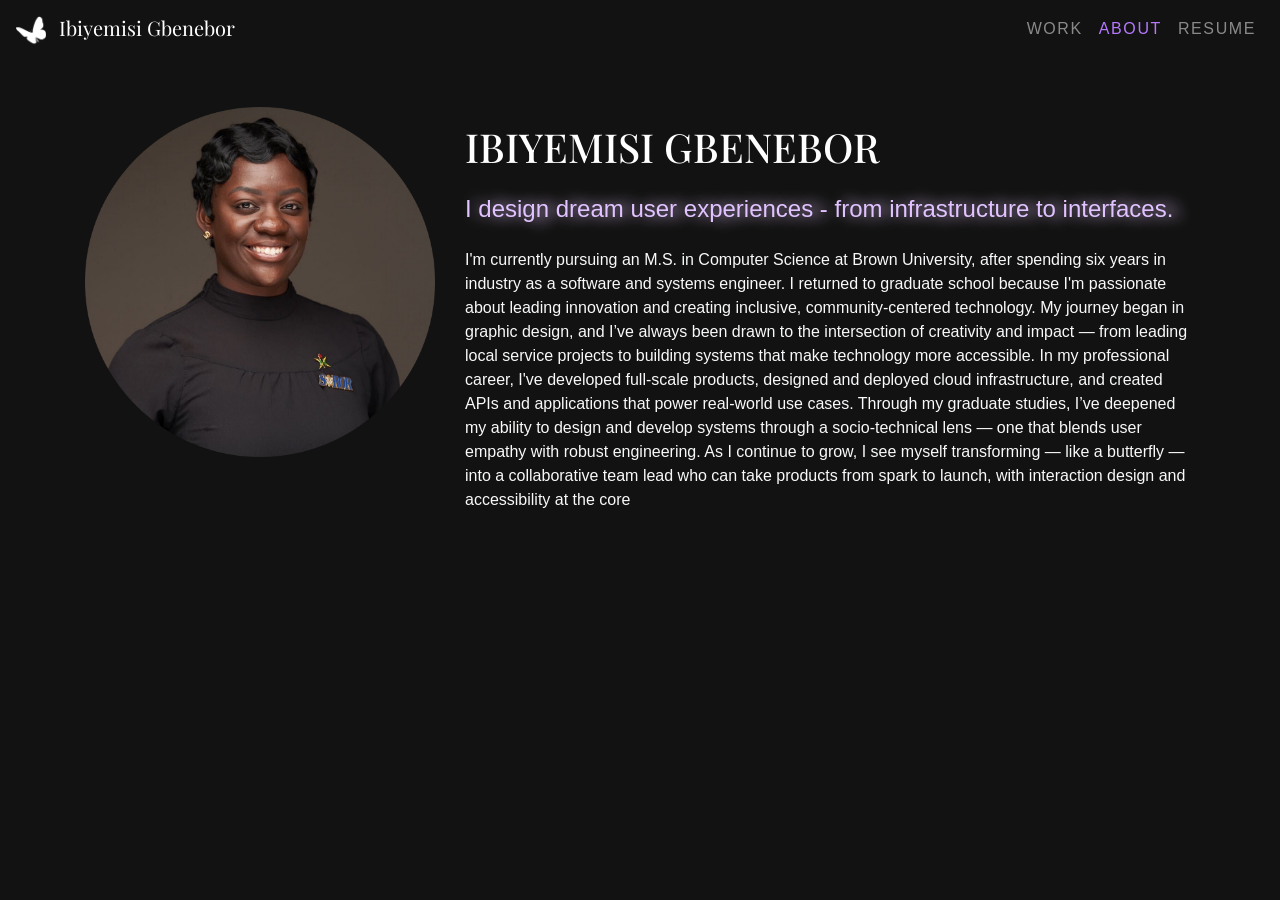
==== about-me.html @ 6509476b "v1" ====
<!DOCTYPE html>
<html lang="en">
  <head>
    <!-- Required meta tags -->
    <meta charset="utf-8" />
    <meta
      name="viewport"
      content="width=device-width, initial-scale=1, shrink-to-fit=no"
    />

    <!-- Bootstrap CSS -->
    <link
      rel="stylesheet"
      href="https://cdn.jsdelivr.net/npm/bootstrap@4.3.1/dist/css/bootstrap.min.css"
      integrity="sha384-ggOyR0iXCbMQv3Xipma34MD+dH/1fQ784/j6cY/iJTQUOhcWr7x9JvoRxT2MZw1T"
      crossorigin="anonymous"
    />
    <link
      rel="stylesheet"
      href="https://cdn.jsdelivr.net/npm/bootstrap-icons@1.11.3/font/bootstrap-icons.min.css"
    />

    <!-- Custom CSS-->
    <link rel="stylesheet" href="./css/home.css" />
    <title>Ibiyemisi Gbenebor</title>
  </head>

  <body class="dark-content">

        <!-- Navbar START -->
        <nav class="navbar navbar-expand-lg navbar-dark" style="background-color: #121212;">
          <a class="navbar-brand font-playfair" href="./index.html">
            <img src="./images/personal-logos/butterfly-logo-white.png" width="30" height="30" class="d-inline-block align-center mr-2" alt="Butterlfy Logo.">
            Ibiyemisi Gbenebor
          </a>
          
          <button class="navbar-toggler" type="button" data-toggle="collapse" data-target="#navbarText" aria-controls="navbarText" aria-expanded="false" aria-label="Toggle navigation">
            <span class="navbar-toggler-icon"></span>
          </button>
          
          <div class="collapse navbar-collapse align-items-end font-open-sans-light" id="navbarText">
            <ul class="navbar-nav ml-auto">
              <li class="nav-item">
                <a class="nav-link" href="index.html#projects">WORK</a>
              </li>
              <li class="nav-item active">
                <a class="nav-link" href="about-me.html">ABOUT</a>
              </li>
                <li class="nav-item">
                  <a class="nav-link" href="./docs/resume.pdf" target="_blank">RESUME</a>
                </li>
            </ul>
          </div>
        </nav>
        <!-- Navbar END -->
  
    <!-- About Me Start -->
    <div class="container dark-content pt-5 pb-3"> 
        <div class="row d-flex">
          <div class="col-md-4 text-center">
            <img src="./images/personal-logos/headshot.png" class="img-fluid rounded" alt="Headshot">
          </div>
          <div class="col-md-8 text-md-start">
            <h1 class="my-3" style="color: white">IBIYEMISI GBENEBOR</h1>
            <h4 class="my-4 text-glow">I design dream user experiences - from infrastructure to interfaces.</h4>
            <p class="text-light font-open-sans">I'm currently pursuing an M.S. in Computer Science at Brown University, after spending six years in industry as a software and systems engineer. I returned to graduate school because I'm passionate about leading innovation and creating inclusive, community-centered technology. My journey began in graphic design, and I’ve always been drawn to the intersection of creativity and impact — from leading local service projects to building systems that make technology more accessible. In my professional career, I've developed full-scale products, designed and deployed cloud infrastructure, and created APIs and applications that power real-world use cases. Through my graduate studies, I’ve deepened my ability to design and develop systems through a socio-technical lens — one that blends user empathy with robust engineering. As I continue to grow, I see myself transforming — like a butterfly — into a collaborative team lead who can take products from spark to launch, with interaction design and accessibility at the core
            </p>
          </div>
        </div>
    <div>
    <!-- Optional JavaScript -->
    <!-- jQuery first, then Popper.js, then Bootstrap JS -->
    <script
      src="https://code.jquery.com/jquery-3.3.1.slim.min.js"
      integrity="sha384-q8i/X+965DzO0rT7abK41JStQIAqVgRVzpbzo5smXKp4YfRvH+8abtTE1Pi6jizo"
      crossorigin="anonymous"
    ></script>
    <script
      src="https://cdn.jsdelivr.net/npm/popper.js@1.14.7/dist/umd/popper.min.js"
      integrity="sha384-UO2eT0CpHqdSJQ6hJty5KVphtPhzWj9WO1clHTMGa3JDZwrnQq4sF86dIHNDz0W1"
      crossorigin="anonymous"
    ></script>
    <script
      src="https://cdn.jsdelivr.net/npm/bootstrap@4.3.1/dist/js/bootstrap.min.js"
      integrity="sha384-JjSmVgyd0p3pXB1rRibZUAYoIIy6OrQ6VrjIEaFf/nJGzIxFDsf4x0xIM+B07jRM"
      crossorigin="anonymous"
    ></script>
  </body>
</html>
---- css/home.css ----
@import url('https://fonts.googleapis.com/css2?family=Playfair+Display:wght@400;700&family=Lato:wght@400;700&display=swap');

.font-playfair {
  font-family: 'Playfair Display', serif;
}

.font-lato {
  font-family: 'Lato', sans-serif;
}

.font-open-sans {
    font-family: 'Open Sans', sans-serif;
  }

p,ul {
font-family: 'Open Sans', sans-serif;
}

h1,h2,h3,h4 {
    font-family: 'Playfair Display', serif;
}

.font-open-sans-light {
  /* font-family: 'Playfair Display', serif; */
  font-family: 'Open Sans', sans-serif;
  font-weight: 300; /* Light weight */
  letter-spacing: 0.1em;
}

.jumbotron-custom {
  background-image: url('../images/personal-logos/butterfly-background.png'); 
  background-size: cover;
  background-position: center;
  background-repeat: no-repeat;
  background-color: #121212;
  padding: 4rem 2rem;

  min-height: 450px;
  height: 100%;
  flex: 1 0 auto;           /* Prevents collapsing */
  display: flex;
  align-items: center;
  justify-content: center;
}
.text-glow {
  text-shadow: 10px 0px 15px #e1c3ff;
  color: #e1c3ff;
  font-family: 'Open Sans', sans-serif;
  font-weight: 300;
}

/* If you’re marking the <a> itself as active: */
.navbar-nav .nav-link.active {
  color: #b479fc !important;
}

/* Or, if you’re marking the <li> as active: */
.navbar-nav .nav-item.active .nav-link {
  color: #b479fc !important;
}

.dark-content {
  background-color: #121212;

}

.cards-wrapper {
  display: flex;
  justify-content: center;
}
.card img {
  max-width: 100%;
  max-height: 100%;
}
.card {
  margin: 0 0.5em;
  box-shadow: 2px 6px 8px 0 rgba(22, 22, 26, 0.18);
  border: none;
  border-radius: 0;
  background-color: #282828;
  color: white;
  border-radius: 0.5rem;
}
.carousel-inner {
  padding: 3rem;
}
.carousel-control-prev,
.carousel-control-next {
  background-color: #e1e1e1;
  width: 5vh;
  height: 5vh;
  border-radius: 50%;
  top: 50%;
  transform: translateY(-50%);
}
@media (min-width: 768px) {
  .card img {
    height: 11em;
  }
}

.card-img-top-wrapper {
  position: relative;
  width: 100%;
  padding-top: 100%; /* 1:1 aspect ratio */
  overflow: hidden;
  border-radius: 0.5rem; /* optional for rounded corners */

}

.card-img-top-wrapper img {
  position: absolute;
  top: 0; left: 0;
  width: 100%;
  height: 100%;
  object-fit: cover;
  object-position: center;
}

/* Override primary Bootstrap button styles */
.btn-primary {
  background-color: #b479fc;
  border-color: #b479fc;
  color: #fff;
  transition: background-color 0.2s ease, border-color 0.2s ease;
}

.btn-primary:hover,
.btn-primary:focus {
  background-color: #7E54B0;
  border-color: #7E54B0;
  color: #fff;
}

/* body {
  background-image: url("../images/personal-logos/fairy.png");
  background-size: cover;
  background-position: center;
  background-repeat: no-repeat;
} */


.hero-img {
  width: 75%;
  height: auto;
}


.hero-text {
  font-size: 6rem;
  color: white;
}
.footer-icons {
  display: flex;
  justify-content: flex-end;

}

@media (max-width: 768px) {
  .hero-image {
    width: 100%;
  }
  .footer-icons {
    justify-content: flex-start;
    align-items: baseline;
    color: white;
    margin-left: 5px;
  }
  .hero-text {
    font-size: 3rem;
    color: white;
  }
}
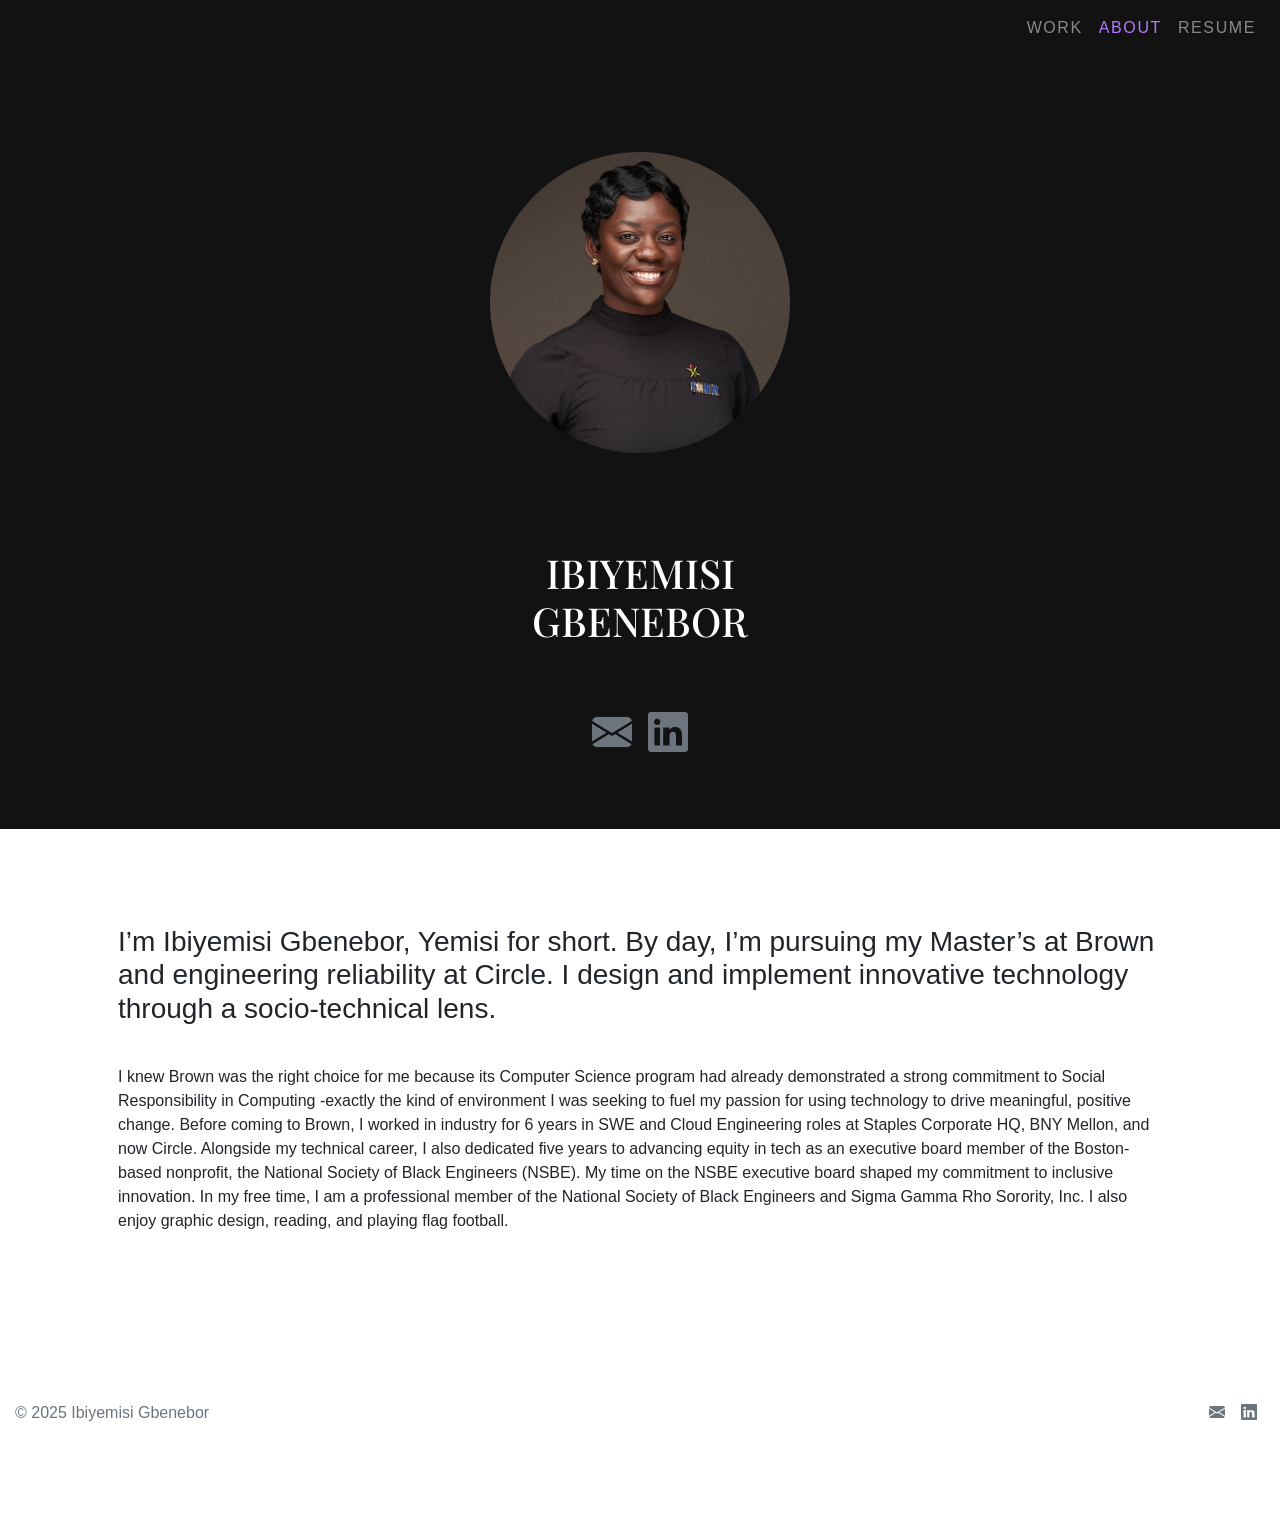
==== commit d1b8fe39: "finishing touches" ====
--- a/about-me.html
+++ b/about-me.html
@@ -1,89 +1,109 @@
 <!DOCTYPE html>
 <html lang="en">
-  <head>
-    <!-- Required meta tags -->
-    <meta charset="utf-8" />
-    <meta
-      name="viewport"
-      content="width=device-width, initial-scale=1, shrink-to-fit=no"
-    />
 
-    <!-- Bootstrap CSS -->
-    <link
-      rel="stylesheet"
-      href="https://cdn.jsdelivr.net/npm/bootstrap@4.3.1/dist/css/bootstrap.min.css"
-      integrity="sha384-ggOyR0iXCbMQv3Xipma34MD+dH/1fQ784/j6cY/iJTQUOhcWr7x9JvoRxT2MZw1T"
-      crossorigin="anonymous"
-    />
-    <link
-      rel="stylesheet"
-      href="https://cdn.jsdelivr.net/npm/bootstrap-icons@1.11.3/font/bootstrap-icons.min.css"
-    />
+<head>
+  <!-- Required meta tags -->
+  <meta charset="utf-8" />
+  <meta name="viewport" content="width=device-width, initial-scale=1, shrink-to-fit=no" />
 
-    <!-- Custom CSS-->
-    <link rel="stylesheet" href="./css/home.css" />
-    <title>Ibiyemisi Gbenebor</title>
-  </head>
+  <!-- Bootstrap CSS -->
+  <link rel="stylesheet" href="https://cdn.jsdelivr.net/npm/bootstrap@4.3.1/dist/css/bootstrap.min.css"
+    integrity="sha384-ggOyR0iXCbMQv3Xipma34MD+dH/1fQ784/j6cY/iJTQUOhcWr7x9JvoRxT2MZw1T" crossorigin="anonymous" />
+  <link rel="stylesheet" href="https://cdn.jsdelivr.net/npm/bootstrap-icons@1.11.3/font/bootstrap-icons.min.css" />
 
-  <body class="dark-content">
+  <!-- Custom CSS-->
+  <link rel="stylesheet" href="./css/case-study.css" />
+  <link rel="icon" type="image/png" href="./images/personal-logos/portfolio-favicon.png"/>
+  <title>Ibiyemisi Gbenebor</title>
+  <title>Ibiyemisi Gbenebor</title>
+</head>
 
-        <!-- Navbar START -->
-        <nav class="navbar navbar-expand-lg navbar-dark" style="background-color: #121212;">
-          <a class="navbar-brand font-playfair" href="./index.html">
-            <img src="./images/personal-logos/butterfly-logo-white.png" width="30" height="30" class="d-inline-block align-center mr-2" alt="Butterlfy Logo.">
-            Ibiyemisi Gbenebor
-          </a>
-          
-          <button class="navbar-toggler" type="button" data-toggle="collapse" data-target="#navbarText" aria-controls="navbarText" aria-expanded="false" aria-label="Toggle navigation">
-            <span class="navbar-toggler-icon"></span>
-          </button>
-          
-          <div class="collapse navbar-collapse align-items-end font-open-sans-light" id="navbarText">
-            <ul class="navbar-nav ml-auto">
+<body class="dark-content">
+  <!-- Navbar START -->
+  <nav class="navbar navbar-expand-lg navbar-dark" style="background-color: #121212;">
+    <!-- <a class="navbar-brand font-playfair" href="#">
+      <img src="./images/personal-logos/butterfly-logo-white.png" width="30" height="30"
+        class="d-inline-block align-center mr-2" alt="Butterlfy Logo.">
+      Ibiyemisi Gbenebor
+    </a> -->
+
+    <button class="navbar-toggler" type="button" data-toggle="collapse" data-target="#navbarText" aria-controls="navbarText" aria-expanded="false" aria-label="Toggle navigation">
+      <span class="navbar-toggler-icon"></span>
+    </button>
+
+    <div class="collapse navbar-collapse align-items-end font-open-sans-light" id="navbarText">
+      <ul class="navbar-nav ml-auto">
+        <li class="nav-item">
+          <a class="nav-link" href="index.html#projects">WORK</a>
+        </li>
+        <li class="nav-item active">
+          <a class="nav-link" href="about-me.html">ABOUT</a>
+        </li>
+          <li class="nav-item">
+            <a class="nav-link" href="./docs/resume.pdf" target="_blank">RESUME</a>
+          </li>
+      </ul>
+    </div>
+  </nav>
+  <!-- Navbar END -->
+
+  
+    <!-- About Me Start -->
+    <div class="container-fluid dark-content pt-5 pb-3" style="background-color: #121212;"> 
+        <div class="row d-flex justify-content-center">
+          <div class="col-md-4 text-center">
+            <img src="./images/personal-logos/headshot.png" class="img-fluid rounded p-5 headshot" alt="Headshot">
+            <h1 class="py-5" style="color: white">IBIYEMISI GBENEBOR</h1>
+            <ul class="nav d-flex footer-icons justify-content-center pb-5">
               <li class="nav-item">
-                <a class="nav-link" href="index.html#projects">WORK</a>
+                <a href="mailto:ibiyemisi_gbenebor@brown.edu" class="nav-link px-2 text-secondary">
+                  <i class="bi bi-envelope-fill h1"></i>
+                </a>
               </li>
-              <li class="nav-item active">
-                <a class="nav-link" href="about-me.html">ABOUT</a>
+              <li class="nav-item">
+                <a href="https://www.linkedin.com/in/ibiyemisi" class="nav-link px-2 text-secondary" target="_blank">
+                  <i class="bi bi-linkedin h1"></i>
+                </a>
               </li>
-                <li class="nav-item">
-                  <a class="nav-link" href="./docs/resume.pdf" target="_blank">RESUME</a>
-                </li>
             </ul>
           </div>
-        </nav>
-        <!-- Navbar END -->
-  
-    <!-- About Me Start -->
-    <div class="container dark-content pt-5 pb-3"> 
-        <div class="row d-flex">
-          <div class="col-md-4 text-center">
-            <img src="./images/personal-logos/headshot.png" class="img-fluid rounded" alt="Headshot">
-          </div>
-          <div class="col-md-8 text-md-start">
-            <h1 class="my-3" style="color: white">IBIYEMISI GBENEBOR</h1>
-            <h4 class="my-4 text-glow">I design dream user experiences - from infrastructure to interfaces.</h4>
-            <p class="text-light font-open-sans">I'm currently pursuing an M.S. in Computer Science at Brown University, after spending six years in industry as a software and systems engineer. I returned to graduate school because I'm passionate about leading innovation and creating inclusive, community-centered technology. My journey began in graphic design, and I’ve always been drawn to the intersection of creativity and impact — from leading local service projects to building systems that make technology more accessible. In my professional career, I've developed full-scale products, designed and deployed cloud infrastructure, and created APIs and applications that power real-world use cases. Through my graduate studies, I’ve deepened my ability to design and develop systems through a socio-technical lens — one that blends user empathy with robust engineering. As I continue to grow, I see myself transforming — like a butterfly — into a collaborative team lead who can take products from spark to launch, with interaction design and accessibility at the core
-            </p>
-          </div>
         </div>
+      </div>
     <div>
-    <!-- Optional JavaScript -->
-    <!-- jQuery first, then Popper.js, then Bootstrap JS -->
-    <script
-      src="https://code.jquery.com/jquery-3.3.1.slim.min.js"
-      integrity="sha384-q8i/X+965DzO0rT7abK41JStQIAqVgRVzpbzo5smXKp4YfRvH+8abtTE1Pi6jizo"
-      crossorigin="anonymous"
-    ></script>
-    <script
-      src="https://cdn.jsdelivr.net/npm/popper.js@1.14.7/dist/umd/popper.min.js"
-      integrity="sha384-UO2eT0CpHqdSJQ6hJty5KVphtPhzWj9WO1clHTMGa3JDZwrnQq4sF86dIHNDz0W1"
-      crossorigin="anonymous"
-    ></script>
-    <script
-      src="https://cdn.jsdelivr.net/npm/bootstrap@4.3.1/dist/js/bootstrap.min.js"
-      integrity="sha384-JjSmVgyd0p3pXB1rRibZUAYoIIy6OrQ6VrjIEaFf/nJGzIxFDsf4x0xIM+B07jRM"
-      crossorigin="anonymous"
-    ></script>
+    <!-- About Me Paragraph -->
+    <div class="container p-5">
+      <h3 class="pt-5 pb-3">I’m Ibiyemisi Gbenebor, Yemisi for short. By day, I’m pursuing my Master’s at Brown and engineering reliability at Circle. I design and implement innovative technology through a socio-technical lens.</h3>
+      <p>I knew Brown was the right choice for me because its Computer Science program had already demonstrated a strong commitment to Social Responsibility in Computing -exactly the kind of environment I was seeking to fuel my passion for using technology to drive meaningful, positive change. 
+
+        Before coming to Brown, I worked in industry for 6 years in SWE and Cloud Engineering roles at Staples Corporate HQ, BNY Mellon, and now Circle. Alongside my technical career, I also dedicated five years to advancing equity in tech as an executive board member of the Boston-based nonprofit, the National Society of Black Engineers (NSBE). My time on the NSBE executive board shaped my commitment to inclusive innovation.
+        
+        In my free time, I am a professional member of the National Society of Black Engineers and Sigma Gamma Rho Sorority, Inc. I also enjoy graphic design, reading, and playing flag football. </p>
+    </div>
+        <!-- Footer Start -->
+        <footer class="d-flex flex-wrap justify-content-between align-items-center py-5 my-4 dark-content">
+          <p class="col-md-4 mb-0 text-secondary">© 2025 Ibiyemisi Gbenebor</p>
+      
+          <ul class="nav col-md-4 footer-icons">
+            <li class="nav-item">
+              <a href="mailto:ibiyemisi_gbenebor@brown.edu" class="nav-link px-2 text-secondary">
+                <i class="bi bi-envelope-fill me-2"></i>
+              </a>
+            </li>
+            <li class="nav-item">
+              <a href="https://www.linkedin.com/in/ibiyemisi" class="nav-link px-2 text-secondary" target="_blank">
+                <i class="bi bi-linkedin me-2"></i>
+              </a>
+            </li>
+          </ul>
+        </footer>
+        <!-- Footer end -->
+    
+        <!-- Optional JavaScript -->
+        <!-- jQuery first, then Popper.js, then Bootstrap JS -->
+        <script src="https://cdn.jsdelivr.net/npm/bootstrap@5.3.3/dist/js/bootstrap.bundle.min.js"></script>
+        <script src="https://code.jquery.com/jquery-3.3.1.slim.min.js" integrity="sha384-q8i/X+965DzO0rT7abK41JStQIAqVgRVzpbzo5smXKp4YfRvH+8abtTE1Pi6jizo" crossorigin="anonymous"></script>
+        <script src="https://cdn.jsdelivr.net/npm/popper.js@1.14.7/dist/umd/popper.min.js" integrity="sha384-UO2eT0CpHqdSJQ6hJty5KVphtPhzWj9WO1clHTMGa3JDZwrnQq4sF86dIHNDz0W1" crossorigin="anonymous"></script>
+        <script src="https://cdn.jsdelivr.net/npm/bootstrap@4.3.1/dist/js/bootstrap.min.js" integrity="sha384-JjSmVgyd0p3pXB1rRibZUAYoIIy6OrQ6VrjIEaFf/nJGzIxFDsf4x0xIM+B07jRM" crossorigin="anonymous"></script>
+
   </body>
 </html>
--- a/css/case-study.css
+++ b/css/case-study.css
@@ -0,0 +1,159 @@
+@import url('https://fonts.googleapis.com/css2?family=Playfair+Display:wght@400;700&family=Lato:wght@400;700&display=swap');
+
+.font-playfair {
+  font-family: 'Playfair Display', serif;
+}
+
+.font-lato {
+  font-family: 'Lato', sans-serif;
+}
+
+.font-open-sans {
+    font-family: 'Open Sans', sans-serif;
+  }
+
+  .font-open-sans-light {
+   
+    font-family: 'Open Sans', sans-serif;
+    font-weight: 300; 
+    letter-spacing: 0.1em;
+  }
+  
+ul, li {
+font-family: 'Open Sans', sans-serif;
+font-size: 1rem;
+}
+
+p{
+  font-family: 'Open Sans', sans-serif;
+  padding-top: 1rem;
+padding-bottom: 1rem;
+font-size: 1rem
+  }
+
+
+h3,h4 {
+    font-family: 'Open Sans', sans-serif;
+    font-weight: 300; 
+    padding-top: 1rem;
+    padding-bottom: 1rem;
+}
+
+h1{
+  font-family: 'Playfair Display', serif;
+  padding-top: 3rem;
+  padding-bottom: 1rem;
+  
+}
+
+h2 {
+  font-family: 'Open Sans', sans-serif;
+  font-weight: 500; 
+  padding-top: 3rem;
+  padding-bottom: 1rem;
+}
+
+.h2-top {
+  font-family: 'Open Sans', sans-serif;
+  font-weight: 500; 
+  padding-top: 3rem;
+  padding-bottom: 1rem;
+}
+
+.pad-bottom{
+  padding-top: 3rem;
+  padding-bottom: 1rem;
+}
+
+.light-text {
+  font-family: 'Open Sans', sans-serif;
+  font-weight: 300; 
+}
+.zoom-img {
+  transition: transform 0.5s ease-in-out;
+}
+
+a {
+  color: #be88fd;       
+  text-decoration: none; 
+}
+
+a:visited {
+  color: #be88fd;
+}
+
+a:hover,
+a:focus {
+  color: #d0a6fe;
+  text-decoration: underline;
+}
+
+a:active {
+  color: #d0a6fe; 
+}
+
+.zoom-img:hover {
+  transform: scale(2);
+}
+
+.nav-pills .nav-link {
+  color: white; 
+  border-radius: 0.375rem;
+  box-shadow: 0 2px 6px rgba(0, 0, 0, 0.15); 
+  transition: background-color 0.2s ease, box-shadow 0.2s ease, color 0.2s ease;
+  border: none;
+  background-color: rgb(104, 104, 104);
+}
+
+.footer-icons {
+  display: flex;
+  justify-content: flex-end;
+
+}
+
+@media (max-width: 768px) {
+  .footer-icons {
+    justify-content: flex-start;
+    align-items: baseline;
+    color: white;
+    margin-left: 5px;
+  }
+}
+
+.nav-pills .nav-link.active {
+  background-color: #b479fc;  /* strong purple */
+  color: white;
+  background-image: none;
+}
+
+.nav-pills .nav-link:hover {
+  background-color: #7E54B0; /* lighter purple for hover */
+  color: #fff;
+}
+
+.nav-pills .nav-link:focus {
+  box-shadow: 0 0 0 0.15rem rgba(137, 42, 163, 0.5);
+}
+
+
+.btn-primary {
+  background-color: #b479fc;
+  border-color: #b479fc;
+  color: #fff;
+  transition: background-color 0.2s ease, border-color 0.2s ease;
+}
+
+.btn-primary:hover,
+.btn-primary:focus {
+  background-color: #7E54B0;
+  border-color: #7E54B0;
+  color: #fff;
+}
+
+.navbar-nav .nav-link.active {
+  color: #b479fc !important;
+}
+
+.navbar-nav .nav-item.active .nav-link {
+  color: #b479fc !important;
+}
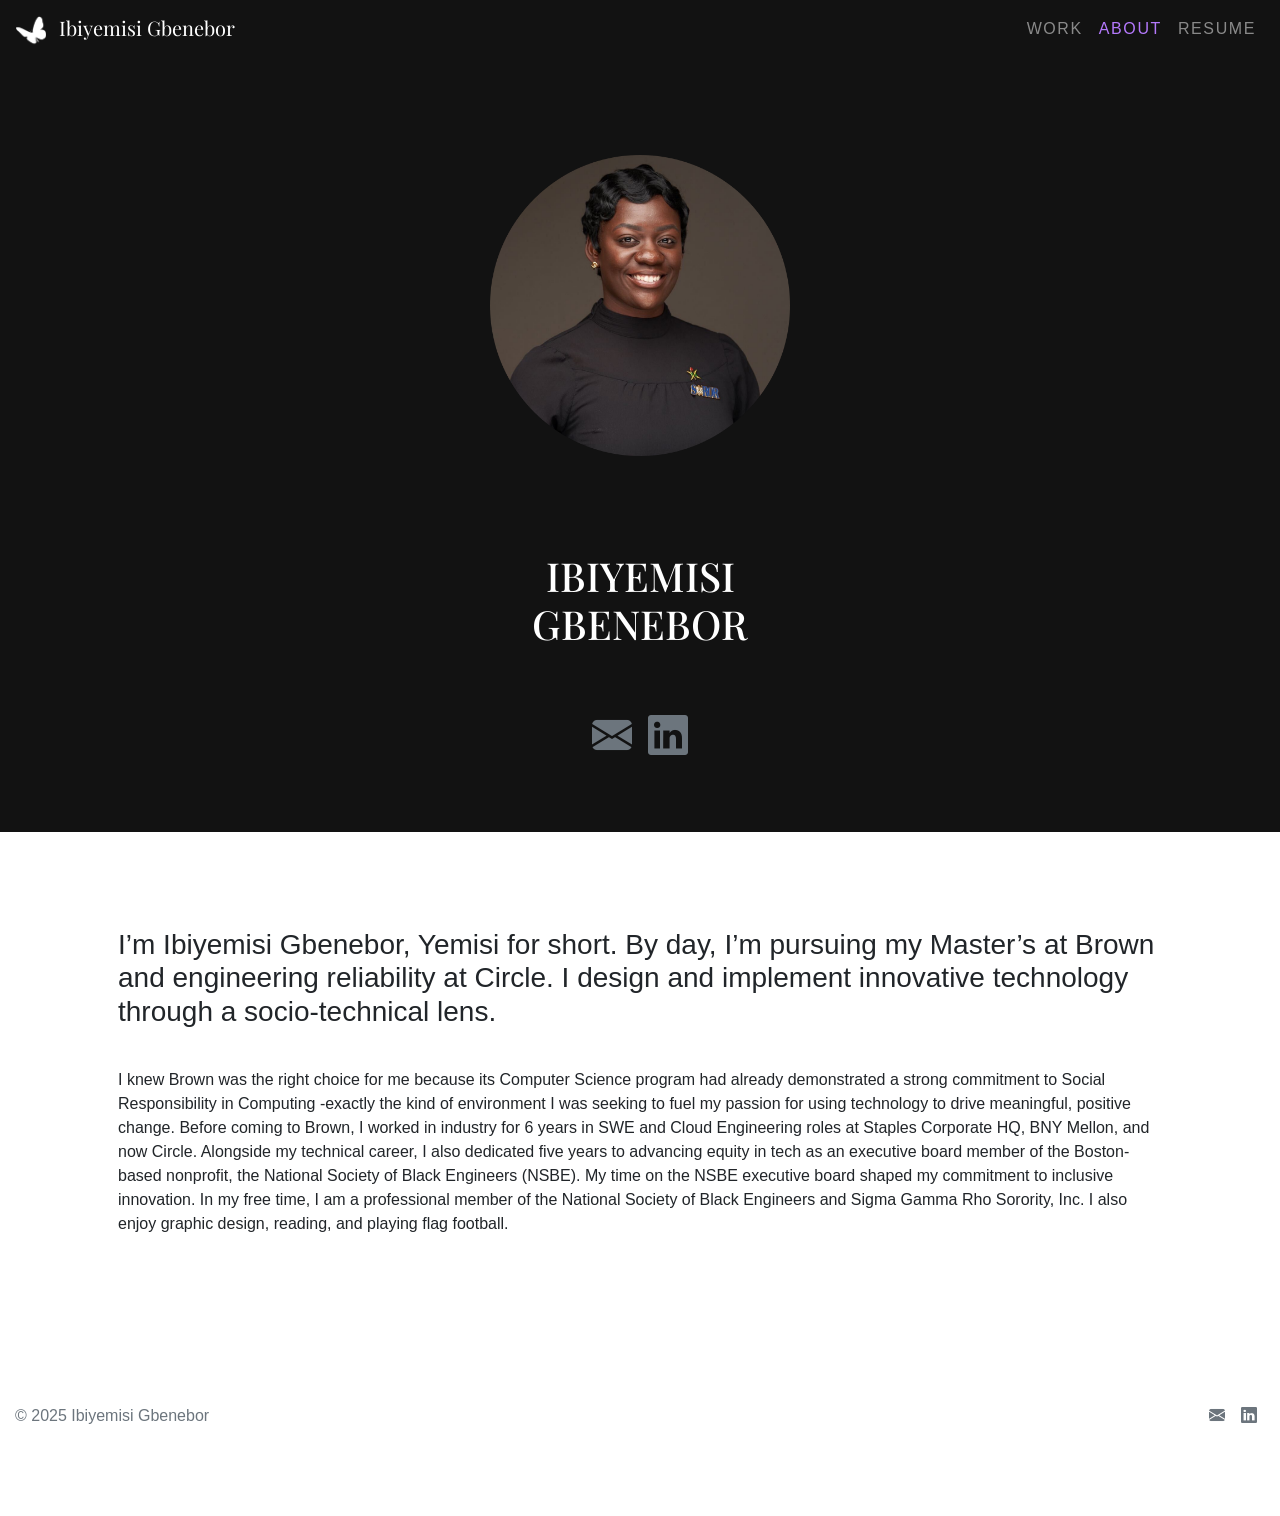
==== commit dc70121f: "fix navbar in about" ====
--- a/about-me.html
+++ b/about-me.html
@@ -19,33 +19,32 @@
 </head>
 
 <body class="dark-content">
-  <!-- Navbar START -->
-  <nav class="navbar navbar-expand-lg navbar-dark" style="background-color: #121212;">
-    <!-- <a class="navbar-brand font-playfair" href="#">
-      <img src="./images/personal-logos/butterfly-logo-white.png" width="30" height="30"
-        class="d-inline-block align-center mr-2" alt="Butterlfy Logo.">
-      Ibiyemisi Gbenebor
-    </a> -->
-
-    <button class="navbar-toggler" type="button" data-toggle="collapse" data-target="#navbarText" aria-controls="navbarText" aria-expanded="false" aria-label="Toggle navigation">
-      <span class="navbar-toggler-icon"></span>
-    </button>
-
-    <div class="collapse navbar-collapse align-items-end font-open-sans-light" id="navbarText">
-      <ul class="navbar-nav ml-auto">
-        <li class="nav-item">
-          <a class="nav-link" href="index.html#projects">WORK</a>
-        </li>
-        <li class="nav-item active">
-          <a class="nav-link" href="about-me.html">ABOUT</a>
-        </li>
-          <li class="nav-item">
-            <a class="nav-link" href="./docs/resume.pdf" target="_blank">RESUME</a>
-          </li>
-      </ul>
-    </div>
-  </nav>
-  <!-- Navbar END -->
+       <!-- Navbar START -->
+       <nav class="navbar navbar-expand-lg navbar-dark" style="background-color: #121212;">
+        <a class="navbar-brand font-playfair" href="./index.html">
+          <img src="./images/personal-logos/butterfly-logo-white.png" width="30" height="30" class="d-inline-block align-center mr-2" alt="Butterlfy Logo.">
+          Ibiyemisi Gbenebor
+        </a>
+        
+        <button class="navbar-toggler" type="button" data-toggle="collapse" data-target="#navbarText" aria-controls="navbarText" aria-expanded="false" aria-label="Toggle navigation">
+          <span class="navbar-toggler-icon"></span>
+        </button>
+        
+        <div class="collapse navbar-collapse align-items-end font-open-sans-light" id="navbarText">
+          <ul class="navbar-nav ml-auto">
+            <li class="nav-item">
+              <a class="nav-link" href="index.html#projects">WORK</a>
+            </li>
+            <li class="nav-item">
+              <a class="nav-link active" href="about-me.html">ABOUT</a>
+            </li>
+              <li class="nav-item">
+                <a class="nav-link" href="./docs/resume.pdf" target="_blank">RESUME</a>
+              </li>
+          </ul>
+        </div>
+      </nav>
+      <!-- Navbar END -->
 
   
     <!-- About Me Start -->
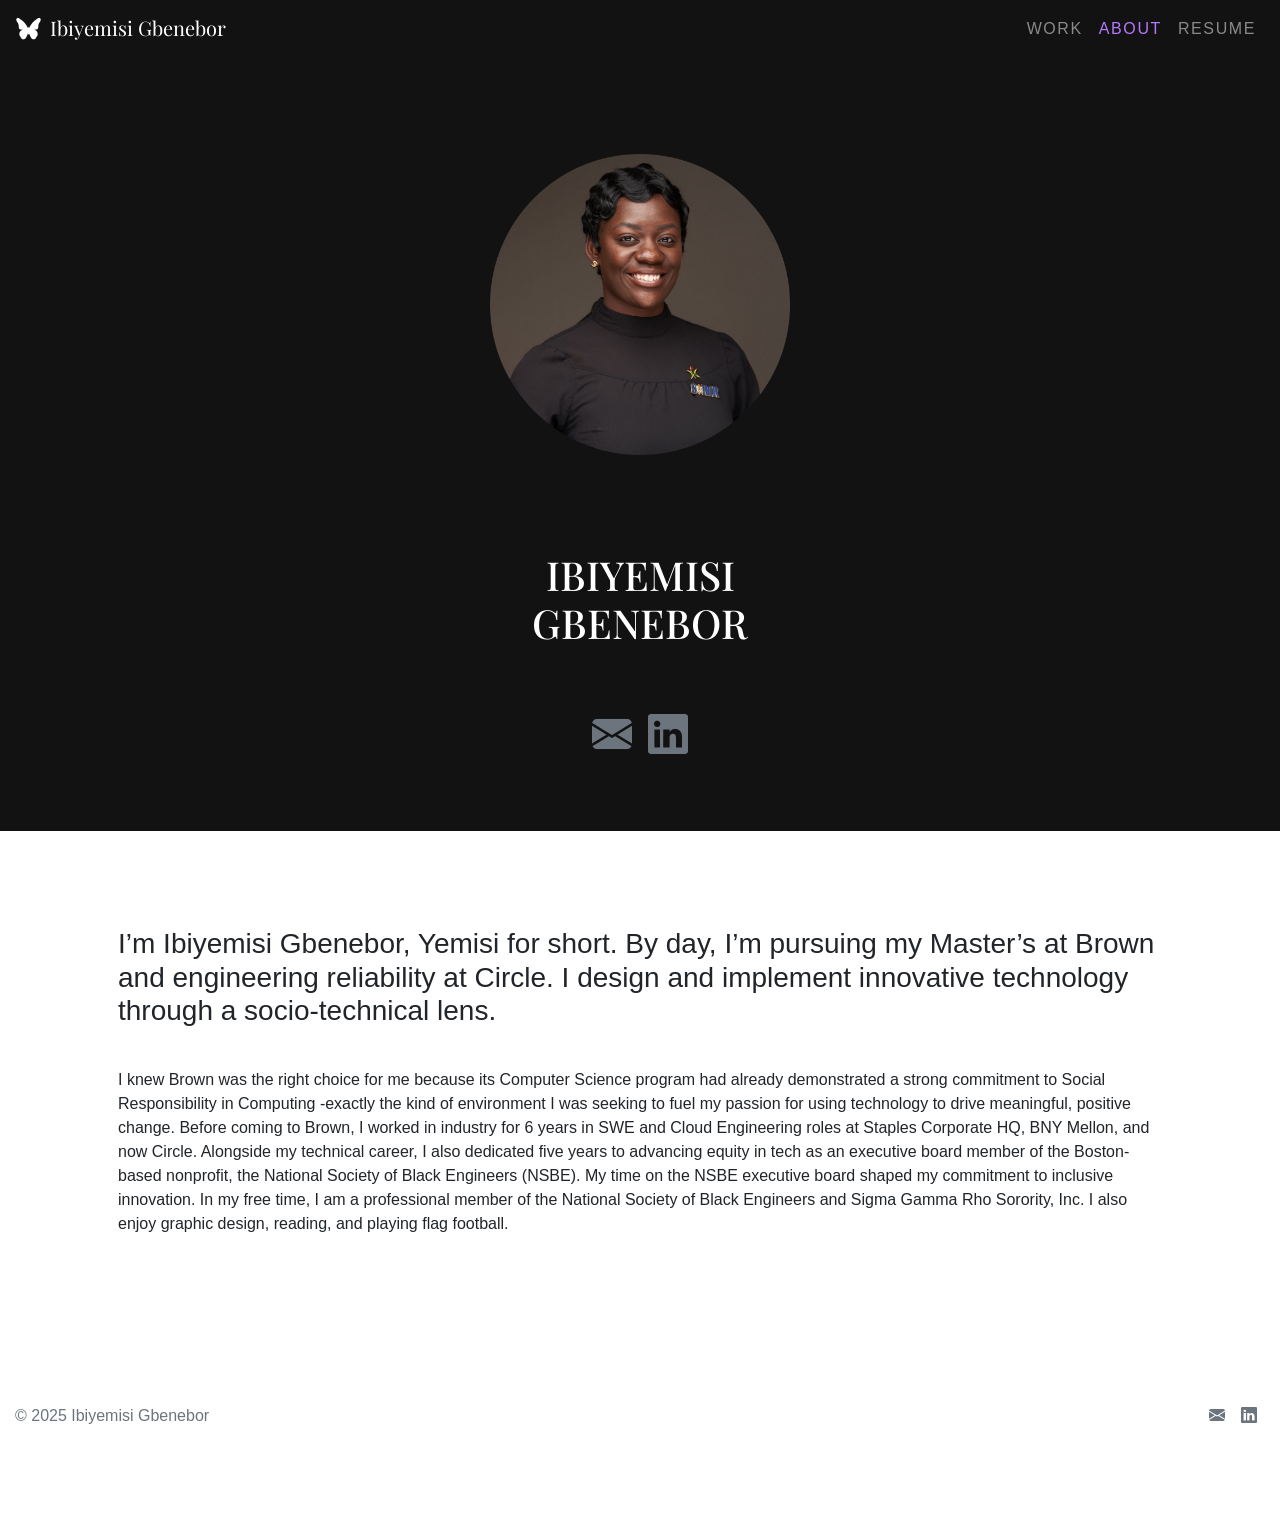
==== commit 8460522c: "fix navbar in about" ====
--- a/about-me.html
+++ b/about-me.html
@@ -22,7 +22,7 @@
        <!-- Navbar START -->
        <nav class="navbar navbar-expand-lg navbar-dark" style="background-color: #121212;">
         <a class="navbar-brand font-playfair" href="./index.html">
-          <img src="./images/personal-logos/butterfly-logo-white.png" width="30" height="30" class="d-inline-block align-center mr-2" alt="Butterlfy Logo.">
+          <img src="./images/personal-logos/portfolio-icon-white.png" width="25" height="25" class="d-inline-block align-middle mr-1 mb-1" alt="Butterlfy Logo.">
           Ibiyemisi Gbenebor
         </a>
         
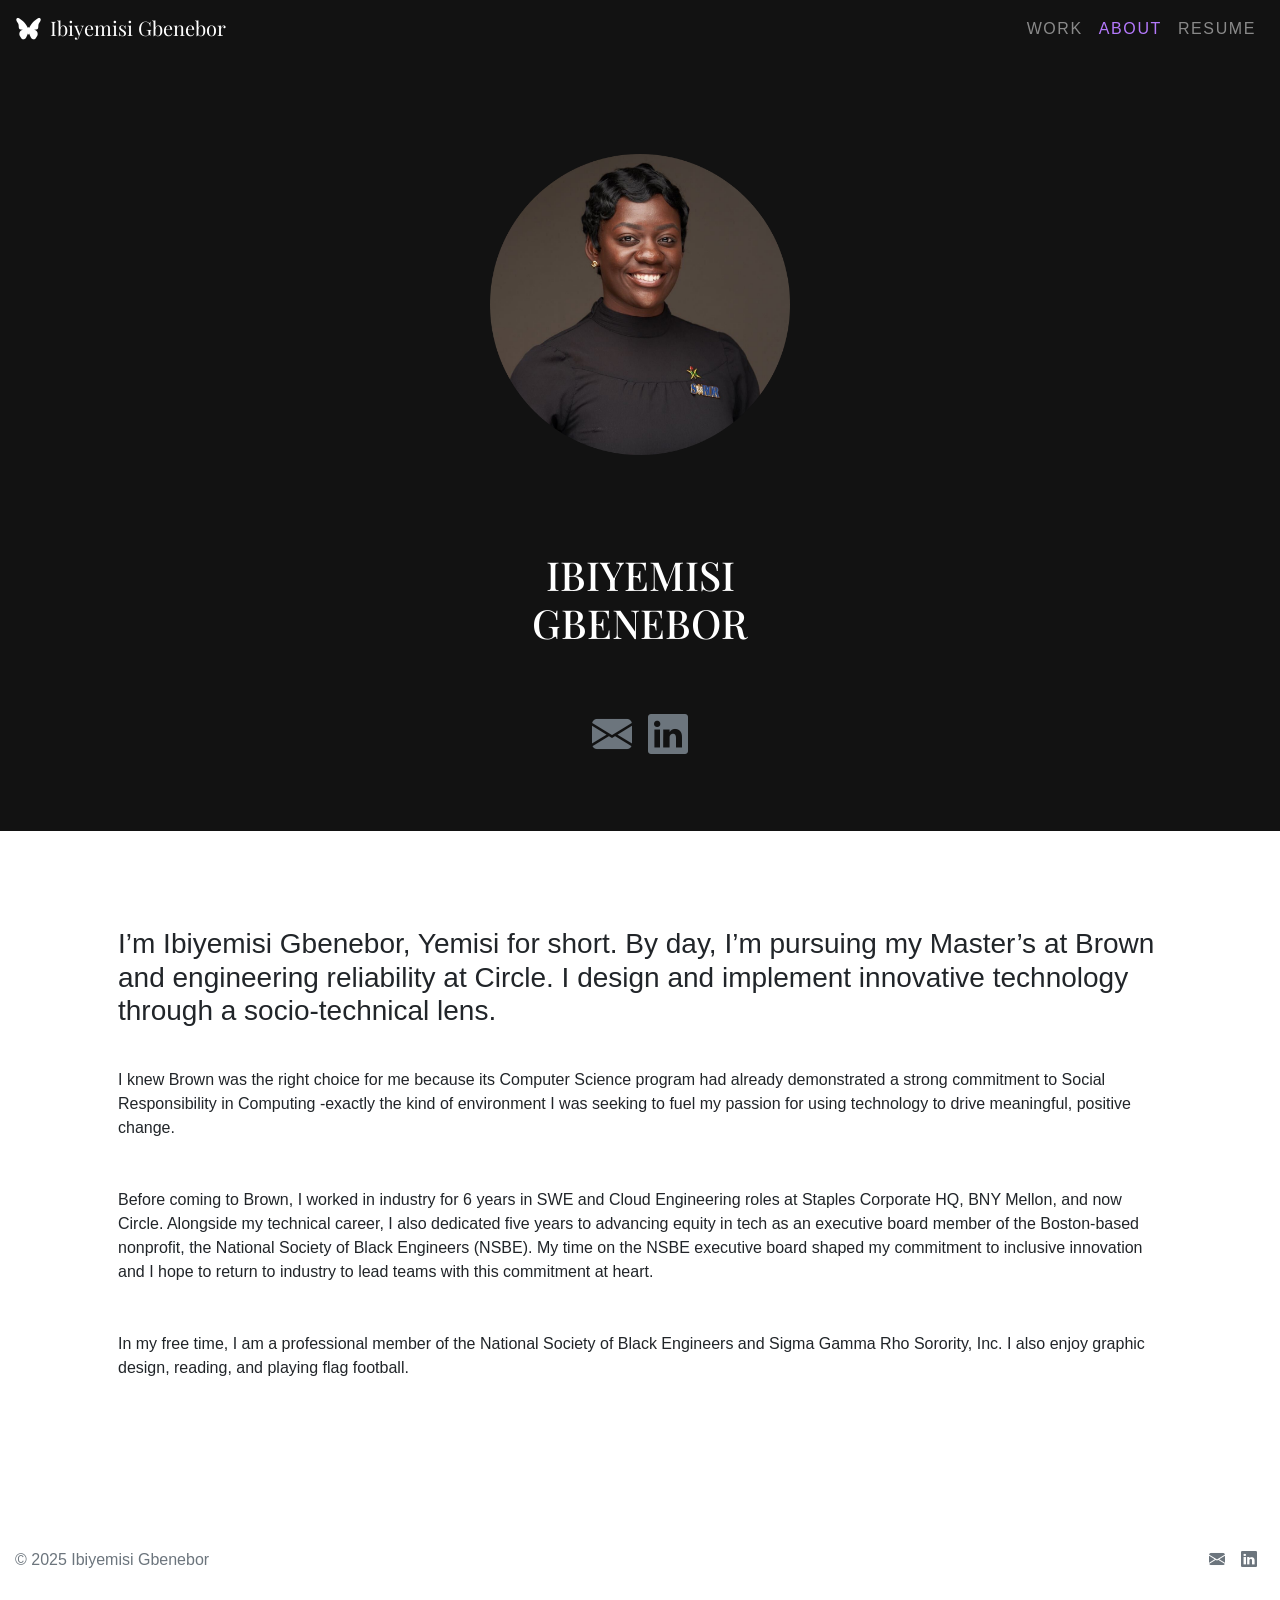
==== commit a1fc07f0: "adjust about section" ====
--- a/about-me.html
+++ b/about-me.html
@@ -72,10 +72,10 @@
     <!-- About Me Paragraph -->
     <div class="container p-5">
       <h3 class="pt-5 pb-3">I’m Ibiyemisi Gbenebor, Yemisi for short. By day, I’m pursuing my Master’s at Brown and engineering reliability at Circle. I design and implement innovative technology through a socio-technical lens.</h3>
-      <p>I knew Brown was the right choice for me because its Computer Science program had already demonstrated a strong commitment to Social Responsibility in Computing -exactly the kind of environment I was seeking to fuel my passion for using technology to drive meaningful, positive change. 
-
-        Before coming to Brown, I worked in industry for 6 years in SWE and Cloud Engineering roles at Staples Corporate HQ, BNY Mellon, and now Circle. Alongside my technical career, I also dedicated five years to advancing equity in tech as an executive board member of the Boston-based nonprofit, the National Society of Black Engineers (NSBE). My time on the NSBE executive board shaped my commitment to inclusive innovation.
-        
+      <p>I knew Brown was the right choice for me because its Computer Science program had already demonstrated a strong commitment to Social Responsibility in Computing -exactly the kind of environment I was seeking to fuel my passion for using technology to drive meaningful, positive change.</p>
+        <p>
+        Before coming to Brown, I worked in industry for 6 years in SWE and Cloud Engineering roles at Staples Corporate HQ, BNY Mellon, and now Circle. Alongside my technical career, I also dedicated five years to advancing equity in tech as an executive board member of the Boston-based nonprofit, the National Society of Black Engineers (NSBE). My time on the NSBE executive board shaped my commitment to inclusive innovation and I hope to return to industry to lead teams with this commitment at heart.</p>
+        <p>
         In my free time, I am a professional member of the National Society of Black Engineers and Sigma Gamma Rho Sorority, Inc. I also enjoy graphic design, reading, and playing flag football. </p>
     </div>
         <!-- Footer Start -->
--- a/css/case-study.css
+++ b/css/case-study.css
@@ -121,13 +121,13 @@
 }
 
 .nav-pills .nav-link.active {
-  background-color: #b479fc;  /* strong purple */
+  background-color: #b479fc;
   color: white;
   background-image: none;
 }
 
 .nav-pills .nav-link:hover {
-  background-color: #7E54B0; /* lighter purple for hover */
+  background-color: #7E54B0;
   color: #fff;
 }
 
